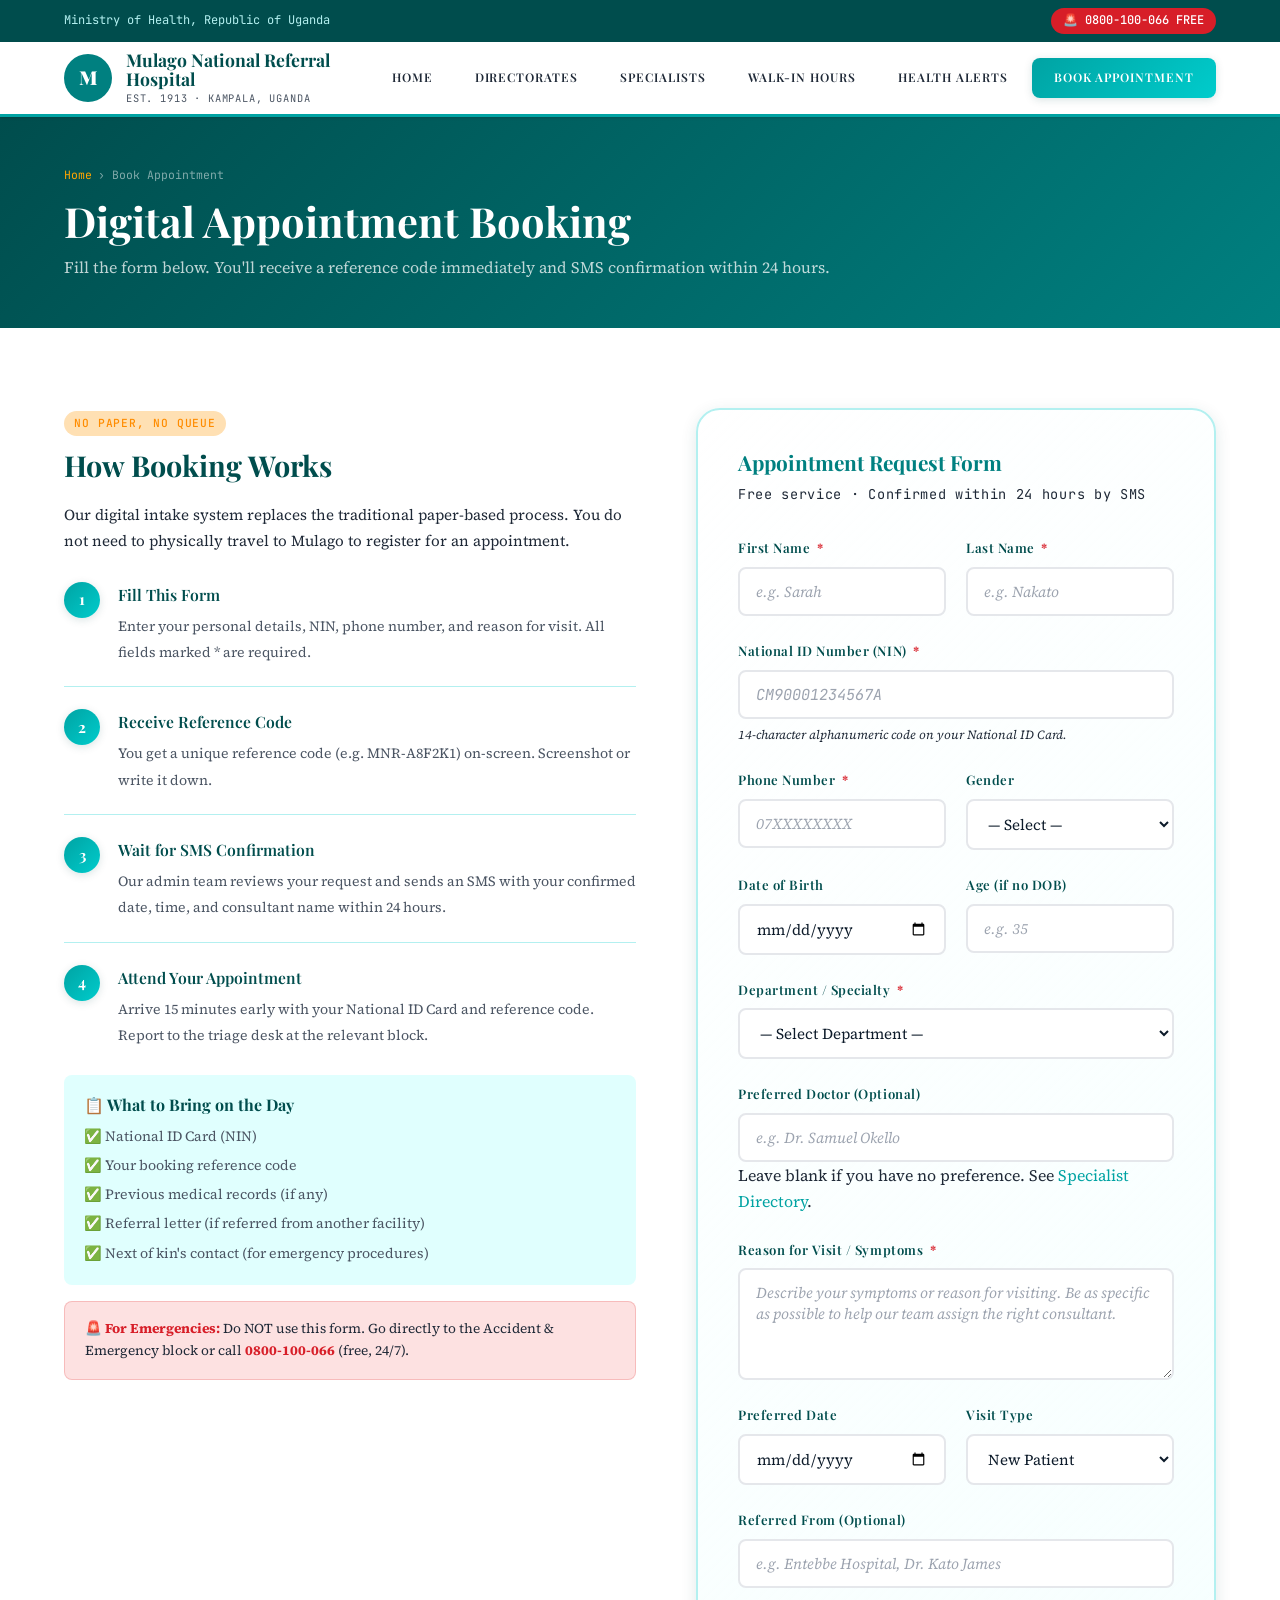
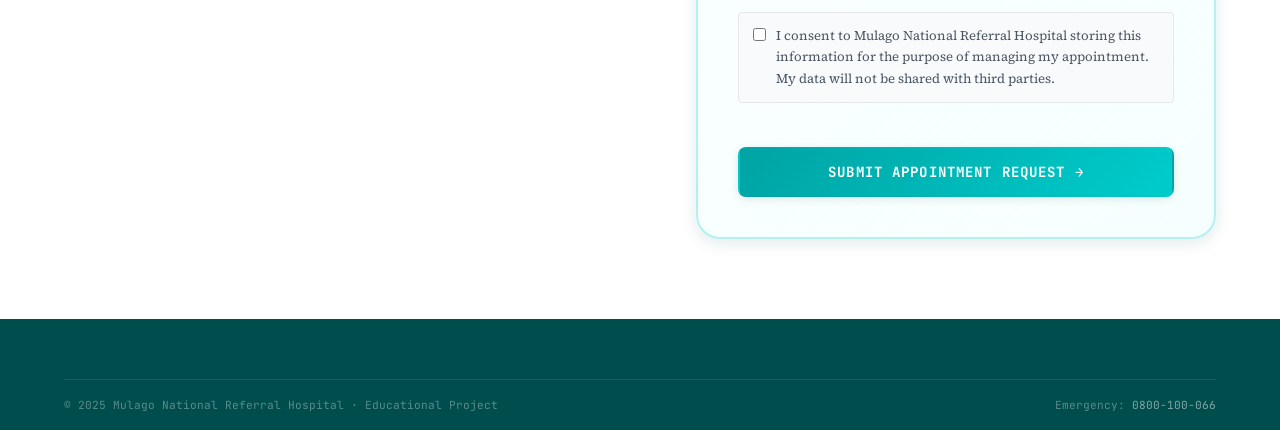
==== appointment_public.html @ 1423d21c "Initial commit: Mulago Hospital Management System v1.0 - Complete hospital appointment booking platf" ====
<!DOCTYPE html>
<html lang="en">
<head>
  <meta charset="UTF-8">
  <meta name="viewport" content="width=device-width, initial-scale=1.0">
  <title>Book an Appointment — Mulago National Referral Hospital</title>
  <link rel="stylesheet" href="css/style.css">
</head>
<body>

<div class="topbar">
  <div class="container">
    <span>Ministry of Health, Republic of Uganda</span>
    <a href="tel:0800100066" class="topbar-emergency">🚨 0800-100-066 FREE</a>
  </div>
</div>

<nav class="navbar">
  <div class="container">
    <div class="navbar-brand">
      <div class="navbar-logo">M</div>
      <div class="navbar-name">
        <strong style="font-size:1.1rem;display:block">Mulago National Referral Hospital</strong>
        <small>Est. 1913 · Kampala, Uganda</small>
      </div>
    </div>
    <ul class="nav-links" id="nav-links">
      <li><a href="index_public.html">Home</a></li>
      <li><a href="directorates_public.html">Directorates</a></li>
      <li><a href="specialists_public.html">Specialists</a></li>
      <li><a href="walkin_public.html">Walk-In Hours</a></li>
      <li><a href="alerts_public.html">Health Alerts</a></li>
      <li><a href="appointment_public.html" class="nav-book-btn active">Book Appointment</a></li>
    </ul>
    <button class="hamburger" id="hamburger"><span></span><span></span><span></span></button>
  </div>
</nav>

<div class="page-hero">
  <div class="container">
    <div class="breadcrumb"><a href="index_public.html">Home</a> › Book Appointment</div>
    <h1>Digital Appointment Booking</h1>
    <p>Fill the form below. You'll receive a reference code immediately and SMS confirmation within 24 hours.</p>
  </div>
</div>

<section class="section-pad">
  <div class="container">
    <div style="display:grid;grid-template-columns:1fr 520px;gap:60px;align-items:start" class="appt-grid">
      <div class="appt-info">
        <span class="badge badge--amber">No paper, No queue</span>
        <h2 style="margin-top:12px">How Booking Works</h2>
        <p>Our digital intake system replaces the traditional paper-based process. You do not need to physically travel to Mulago to register for an appointment.</p>
        <ul class="appt-steps" style="margin-top:24px">
          <li>
            <div class="step-num">1</div>
            <div class="step-text">
              <strong>Fill This Form</strong>
              <span>Enter your personal details, NIN, phone number, and reason for visit. All fields marked * are required.</span>
            </div>
          </li>
          <li>
            <div class="step-num">2</div>
            <div class="step-text">
              <strong>Receive Reference Code</strong>
              <span>You get a unique reference code (e.g. MNR-A8F2K1) on-screen. Screenshot or write it down.</span>
            </div>
          </li>
          <li>
            <div class="step-num">3</div>
            <div class="step-text">
              <strong>Wait for SMS Confirmation</strong>
              <span>Our admin team reviews your request and sends an SMS with your confirmed date, time, and consultant name within 24 hours.</span>
            </div>
          </li>
          <li>
            <div class="step-num">4</div>
            <div class="step-text">
              <strong>Attend Your Appointment</strong>
              <span>Arrive 15 minutes early with your National ID Card and reference code. Report to the triage desk at the relevant block.</span>
            </div>
          </li>
        </ul>

        <div style="background:var(--teal-50);border:1px solid var(--teal-200);border-radius:var(--radius-md);padding:20px;margin-top:28px">
          <h4 style="font-size:1rem;margin-bottom:10px;color:var(--teal-900)">📋 What to Bring on the Day</h4>
          <ul style="list-style:none;font-size:.88rem;color:var(--neutral-600)">
            <li style="margin-bottom:6px">✅ National ID Card (NIN)</li>
            <li style="margin-bottom:6px">✅ Your booking reference code</li>
            <li style="margin-bottom:6px">✅ Previous medical records (if any)</li>
            <li style="margin-bottom:6px">✅ Referral letter (if referred from another facility)</li>
            <li>✅ Next of kin's contact (for emergency procedures)</li>
          </ul>
        </div>

        <div style="background:var(--red-100);border:1px solid rgba(220,38,38,.2);border-radius:var(--radius-md);padding:16px 20px;margin-top:16px;font-size:.85rem">
          <strong style="color:var(--red-600)">🚨 For Emergencies:</strong> Do NOT use this form. Go directly to the Accident &amp; Emergency block or call <a href="tel:0800100066" style="color:var(--red-600);font-weight:700">0800-100-066</a> (free, 24/7).
        </div>
      </div>

      <div class="appt-form-card" id="appt-form-wrap">
        <h3>Appointment Request Form</h3>
        <p class="subtitle">Free service · Confirmed within 24 hours by SMS</p>
        <form id="appt-form" novalidate>
          <div class="form-row">
            <div class="form-group">
              <label for="f-fname">First Name <span class="required">*</span></label>
              <input type="text" id="f-fname" name="first_name" class="form-control" placeholder="e.g. Sarah" required>
            </div>
            <div class="form-group">
              <label for="f-lname">Last Name <span class="required">*</span></label>
              <input type="text" id="f-lname" name="last_name" class="form-control" placeholder="e.g. Nakato" required>
            </div>
          </div>
          <div class="form-group">
            <label for="f-nin">National ID Number (NIN) <span class="required">*</span></label>
            <input type="text" id="f-nin" name="nin" class="form-control" placeholder="CM90001234567A" required maxlength="14" style="font-family:var(--font-mono)">
            <p class="form-hint">14-character alphanumeric code on your National ID Card.</p>
          </div>
          <div class="form-row">
            <div class="form-group">
              <label for="f-phone">Phone Number <span class="required">*</span></label>
              <input type="tel" id="f-phone" name="phone" class="form-control" placeholder="07XXXXXXXX" required>
            </div>
            <div class="form-group">
              <label for="f-gender">Gender</label>
              <select id="f-gender" name="gender" class="form-control">
                <option value="">— Select —</option>
                <option value="M">Male</option>
                <option value="F">Female</option>
              </select>
            </div>
          </div>
          <div class="form-row">
            <div class="form-group">
              <label for="f-dob">Date of Birth</label>
              <input type="date" id="f-dob" name="dob" class="form-control">
            </div>
            <div class="form-group">
              <label for="f-age">Age (if no DOB)</label>
              <input type="number" id="f-age" name="age" class="form-control" placeholder="e.g. 35" min="0" max="120">
            </div>
          </div>
          <div class="form-group">
            <label for="f-dept">Department / Specialty <span class="required">*</span></label>
            <select id="f-dept" name="department" class="form-control" required>
              <option value="">— Select Department —</option>
            </select>
          </div>
          <div class="form-group">
            <label for="f-doc">Preferred Doctor (Optional)</label>
            <input type="text" id="f-doc" name="preferred_doctor" class="form-control" placeholder="e.g. Dr. Samuel Okello">
            <p class=\"form-hint\">Leave blank if you have no preference. See <a href=\"specialists_public.html\">Specialist Directory</a>.</p>
          </div>
          <div class="form-group">
            <label for="f-reason">Reason for Visit / Symptoms <span class="required">*</span></label>
            <textarea id="f-reason" name="reason" class="form-control" rows="4" placeholder="Describe your symptoms or reason for visiting. Be as specific as possible to help our team assign the right consultant." required></textarea>
          </div>
          <div class="form-row">
            <div class="form-group">
              <label for="f-pref-date">Preferred Date</label>
              <input type="date" id="f-pref-date" name="preferred_date" class="form-control">
            </div>
            <div class="form-group">
              <label for="f-visit-type">Visit Type</label>
              <select id="f-visit-type" name="visit_type" class="form-control">
                <option value="new">New Patient</option>
                <option value="review">Follow-Up</option>
                <option value="emergency">Emergency</option>
              </select>
            </div>
          </div>
          <div class="form-group">
            <label for="f-referred">Referred From (Optional)</label>
            <input type="text" id="f-referred" name="referred_from" class="form-control" placeholder="e.g. Entebbe Hospital, Dr. Kato James">
          </div>
          <div style="background:var(--neutral-50);border:1px solid var(--neutral-200);border-radius:var(--radius-sm);padding:12px 14px;margin-bottom:16px;font-size:.8rem;color:var(--neutral-600)">
            <label style="display:flex;gap:10px;align-items:flex-start;cursor:pointer;font-size:.82rem;font-family:var(--font-body);text-transform:none;letter-spacing:0;color:var(--neutral-700);font-weight:400">
              <input type="checkbox" name="consent" required style="width:auto;margin-top:3px;accent-color:var(--teal-600)">
              I consent to Mulago National Referral Hospital storing this information for the purpose of managing my appointment. My data will not be shared with third parties.
            </label>
          </div>
          <button type="submit" class="btn btn--primary form-submit">Submit Appointment Request →</button>
        </form>
        <div class="form-success" id="appt-success">
          <div class="check">✓</div>
          <h4>Request Submitted Successfully!</h4>
          <p>Your appointment request has been received by Mulago Hospital. An SMS with your confirmed date and consultant will be sent to your phone within 24 hours.</p>
          <p style="margin-top:12px;font-weight:600">Your Reference Code:</p>
          <div class="ref-code" id="ref-number">MNR-XXXXXX</div>
          <p style="margin-top:16px;font-size:.8rem;color:#9ca3af">Screenshot this code. Bring your NIN + this code on the day of your appointment.</p>
          <a href="index_public.html" class="btn btn--outline" style="margin-top:20px">← Back to Home</a>
        </div>
      </div>
    </div>
  </div>
</section>

<footer>
  <div class="container">
    <div class="footer-bottom" style="border-top:1px solid rgba(255,255,255,.1);padding:16px 0">
      <span>© 2025 Mulago National Referral Hospital · Educational Project</span>
      <span>Emergency: <a href="tel:0800100066" style="color:rgba(255,255,255,.5)">0800-100-066</a></span>
    </div>
  </div>
</footer>

<button id="scrollTop">↑</button>
<script src="js/main.js"></script>
</body>
</html>
---- css/style.css ----
/* ============================================================
   MULAGO NATIONAL REFERRAL HOSPITAL — STYLESHEET
   Aesthetic: Clean Government-Medical. Deep teal authority,
   warm amber accents, generous white space, editorial grid.
   Fonts: Playfair Display (headings) + Source Serif 4 (body)
   ============================================================ */

@import url('https://fonts.googleapis.com/css2?family=Playfair+Display:wght@400;600;700;900&family=Source+Serif+4:ital,wght@0,300;0,400;0,600;1,400&family=JetBrains+Mono:wght@400;500&display=swap');

/* ─── CSS VARIABLES ───────────────────────────────────────── */
:root {
  --teal-900: #004d4d;
  --teal-800: #006666;
  --teal-700: #008080;
  --teal-600: #00a3a3;
  --teal-500: #00cccc;
  --teal-400: #33e0e0;
  --teal-100: #b3f0f0;
  --teal-50:  #e0fffe;

  --amber-600: #ff8c00;
  --amber-500: #ff9f00;
  --amber-400: #ffa500;
  --amber-100: #ffe0b3;

  --red-600: #d71e28;
  --red-500: #ef4444;
  --red-100: #fde1e1;

  --neutral-900: #0d1b2a;
  --neutral-800: #1f2937;
  --neutral-600: #4b5563;
  --neutral-400: #9ca3af;
  --neutral-200: #e5e7eb;
  --neutral-100: #f3f4f6;
  --neutral-50:  #f9fafb;
  --white: #ffffff;

  --font-display: 'Playfair Display', Georgia, serif;
  --font-body: 'Source Serif 4', Georgia, serif;
  --font-mono: 'JetBrains Mono', monospace;

  --shadow-sm: 0 1px 3px rgba(0,0,0,.08), 0 1px 2px rgba(0,0,0,.06);
  --shadow-md: 0 4px 12px rgba(0,0,0,.10), 0 2px 4px rgba(0,0,0,.06);
  --shadow-lg: 0 10px 30px rgba(0,0,0,.12), 0 4px 8px rgba(0,0,0,.08);
  --shadow-xl: 0 20px 60px rgba(0,0,0,.15);

  --radius-sm: 4px;
  --radius-md: 8px;
  --radius-lg: 16px;
  --radius-xl: 24px;

  --transition: 0.25s cubic-bezier(0.4, 0, 0.2, 1);
}

/* ─── RESET & BASE ────────────────────────────────────────── */
*, *::before, *::after { box-sizing: border-box; margin: 0; padding: 0; }

html { scroll-behavior: smooth; font-size: 16px; }

body {
  font-family: var(--font-body);
  font-weight: 400;
  color: var(--neutral-800);
  background: var(--white);
  line-height: 1.65;
  -webkit-font-smoothing: antialiased;
}

a { color: var(--teal-600); text-decoration: none; transition: color var(--transition); }
a:hover { color: var(--teal-400); }

img { max-width: 100%; display: block; }

h1, h2, h3, h4, h5 {
  font-family: var(--font-display);
  font-weight: 700;
  line-height: 1.2;
  color: var(--teal-900);
}

/* ─── UTILITY ─────────────────────────────────────────────── */
.container { max-width: 1200px; margin: 0 auto; padding: 0 24px; }
.section-pad { padding: 80px 0; }
.section-pad-sm { padding: 48px 0; }

.badge {
  display: inline-block;
  font-family: var(--font-mono);
  font-size: 0.7rem;
  font-weight: 500;
  letter-spacing: 0.08em;
  text-transform: uppercase;
  padding: 3px 10px;
  border-radius: 99px;
  background: var(--teal-100);
  color: var(--teal-700);
}
.badge--red   { background: var(--red-100);   color: var(--red-600);   }
.badge--amber { background: var(--amber-100); color: var(--amber-600); }

.btn {
  display: inline-flex; align-items: center; gap: 8px;
  font-family: var(--font-mono);
  font-size: 0.82rem;
  font-weight: 600;
  letter-spacing: 0.08em;
  text-transform: uppercase;
  padding: 12px 28px;
  border-radius: var(--radius-md);
  border: 2px solid transparent;
  cursor: pointer;
  transition: all var(--transition);
  white-space: nowrap;
  box-shadow: 0 2px 8px rgba(0, 77, 77, 0.12);
}
.btn--primary {
  background: linear-gradient(135deg, var(--teal-600), var(--teal-500));
  color: var(--white);
  border-color: transparent;
}
.btn--primary:hover {
  background: linear-gradient(135deg, var(--teal-500), var(--teal-400));
  color: var(--white);
  transform: translateY(-2px);
  box-shadow: 0 8px 20px rgba(0, 77, 77, 0.25);
}
.btn--outline {
  background: transparent;
  color: var(--teal-600);
  border-color: var(--teal-600);
}
.btn--outline:hover {
  background: var(--teal-50);
  color: var(--teal-500);
  border-color: var(--teal-500);
  transform: translateY(-1px);
}
.btn--danger {
  background: var(--red-600); color: var(--white); border-color: var(--red-600);
}
.btn--amber {
  background: linear-gradient(135deg, var(--amber-500), var(--amber-400));
  color: var(--neutral-900);
  border-color: transparent;
  font-weight: 700;
}
.btn--amber:hover {
  background: linear-gradient(135deg, var(--amber-400), #ff9500);
  transform: translateY(-2px);
  box-shadow: 0 8px 20px rgba(255, 159, 0, 0.3);
}

/* ─── ALERT BANNER ────────────────────────────────────────── */
#alert-banner {
  background: var(--amber-500);
  color: var(--neutral-900);
  font-family: var(--font-mono);
  font-size: 0.78rem;
  font-weight: 500;
  letter-spacing: 0.05em;
  padding: 12px 24px;
  display: flex;
  align-items: center;
  justify-content: space-between;
  gap: 20px;
  text-align: left;
  flex-wrap: wrap;
}
#alert-banner .alert-close {
  margin-left: auto;
  flex-shrink: 0;
  background: rgba(0,0,0,0.1);
  border: 1px solid rgba(0,0,0,0.2);
  border-radius: 4px;
  cursor: pointer;
  font-size: 1.2rem;
  color: var(--neutral-900);
  opacity: 0.7;
  padding: 4px 8px;
  display: flex;
  align-items: center;
  justify-content: center;
  min-width: 32px;
  min-height: 32px;
  transition: all 0.2s ease;
}
#alert-banner .alert-close:hover { 
  opacity: 1;
  background: rgba(0,0,0,0.2);
}

/* ─── TOP BAR ─────────────────────────────────────────────── */
.topbar {
  background: var(--teal-900);
  color: var(--teal-100);
  font-family: var(--font-mono);
  font-size: 0.75rem;
  padding: 8px 0;
}
.topbar .container {
  display: flex;
  justify-content: space-between;
  align-items: center;
  gap: 12px;
  flex-wrap: wrap;
}
.topbar a { color: var(--teal-100); }
.topbar a:hover { color: var(--amber-400); }
.topbar-emergency {
  display: flex; align-items: center; gap: 6px;
  background: var(--red-600);
  color: var(--white) !important;
  padding: 3px 12px;
  border-radius: 99px;
  font-weight: 500;
}

/* ─── NAVBAR ──────────────────────────────────────────────── */
.navbar {
  background: var(--white);
  border-bottom: 3px solid var(--teal-600);
  position: sticky;
  top: 0;
  z-index: 900;
  box-shadow: var(--shadow-sm);
}
.navbar .container {
  display: flex;
  align-items: center;
  justify-content: space-between;
  height: 72px;
  gap: 24px;
}
.navbar-brand {
  display: flex;
  align-items: center;
  gap: 14px;
}
.navbar-logo {
  width: 48px; height: 48px;
  background: var(--teal-700);
  border-radius: 50%;
  display: flex; align-items: center; justify-content: center;
  color: white;
  font-family: var(--font-display);
  font-size: 1.2rem;
  font-weight: 900;
  flex-shrink: 0;
}
.navbar-name { line-height: 1.1; }
.navbar-name strong {
  display: block;
  font-family: var(--font-display);
  font-size: 1rem;
  font-weight: 700;
  color: var(--teal-900);
}
.navbar-name small {
  font-family: var(--font-mono);
  font-size: 0.65rem;
  color: var(--neutral-600);
  letter-spacing: 0.08em;
  text-transform: uppercase;
}
.nav-links {
  display: flex;
  align-items: stretch;
  gap: 6px;
  list-style: none;
  flex: 1;
  justify-content: flex-start;
}
.nav-links li {
  display: flex;
  align-items: center;
}
.nav-links a {
  font-family: var(--font-display);
  font-size: 0.75rem;
  font-weight: 600;
  letter-spacing: 0.08em;
  text-transform: uppercase;
  color: var(--neutral-700);
  padding: 10px 16px;
  border-radius: var(--radius-md);
  transition: all var(--transition);
  display: flex;
  align-items: center;
  justify-content: center;
  white-space: nowrap;
  min-height: 40px;
  border: 2px solid transparent;
}
.nav-links a:hover {
  background: var(--teal-50);
  color: var(--teal-700);
  border-bottom: 2px solid var(--teal-600);
}
.nav-links a.active {
  background: var(--teal-50);
  color: var(--teal-700);
  border-bottom: 2px solid var(--teal-700);
}
.nav-book-btn {
  background: linear-gradient(135deg, var(--teal-600), var(--teal-500)) !important;
  color: var(--white) !important;
  border: none !important;
  font-weight: 700;
  margin-left: auto;
  box-shadow: 0 2px 8px rgba(0, 77, 77, 0.15) !important;
  padding: 10px 22px !important;
}
.nav-book-btn:hover {
  background: linear-gradient(135deg, var(--teal-500), var(--teal-400)) !important;
  transform: translateY(-1px);
  box-shadow: 0 4px 12px rgba(0, 77, 77, 0.25) !important;
}
.hamburger {
  display: none;
  flex-direction: column; gap: 5px;
  background: none; border: none; cursor: pointer; padding: 6px;
}
.hamburger span {
  display: block; width: 24px; height: 2px;
  background: var(--teal-900);
  border-radius: 2px;
  transition: all var(--transition);
}

/* ─── HERO ────────────────────────────────────────────────── */
.hero {
  background: linear-gradient(135deg, var(--teal-900) 0%, var(--teal-700) 60%, var(--teal-500) 100%);
  color: white;
  padding: 90px 0 80px;
  position: relative;
  overflow: hidden;
}
.hero::before {
  content: '';
  position: absolute; inset: 0;
  background-image:
    radial-gradient(circle at 80% 20%, rgba(27,184,184,.15) 0%, transparent 50%),
    radial-gradient(circle at 10% 80%, rgba(245,158,11,.08) 0%, transparent 40%);
  pointer-events: none;
}
.hero-grid {
  display: grid;
  grid-template-columns: 1fr 340px;
  gap: 48px;
  align-items: center;
}
.hero-kicker {
  font-family: var(--font-mono);
  font-size: 0.75rem;
  letter-spacing: 0.15em;
  text-transform: uppercase;
  color: var(--amber-400);
  margin-bottom: 16px;
  display: flex; align-items: center; gap: 8px;
}
.hero-kicker::before {
  content: '';
  display: block;
  width: 32px; height: 2px;
  background: var(--amber-400);
}
.hero h1 {
  font-size: clamp(2rem, 5vw, 3.4rem);
  color: white;
  margin-bottom: 20px;
  font-weight: 900;
}
.hero h1 em {
  font-style: normal;
  color: var(--teal-400);
}
.hero-desc {
  font-size: 1.05rem;
  color: rgba(255,255,255,0.85);
  max-width: 540px;
  margin-bottom: 36px;
  font-weight: 400;
  line-height: 1.8;
}
.hero-actions { display: flex; gap: 12px; flex-wrap: wrap; }
.hero-stats {
  display: grid;
  grid-template-columns: 1fr 1fr;
  gap: 12px;
  margin-top: 40px;
}
.hero-stat {
  background: rgba(255,255,255,0.08);
  border: 1px solid rgba(255,255,255,0.12);
  border-radius: var(--radius-md);
  padding: 16px;
  backdrop-filter: blur(8px);
}
.hero-stat .num {
  font-family: var(--font-display);
  font-size: 1.8rem;
  font-weight: 900;
  color: var(--amber-400);
  line-height: 1;
  margin-bottom: 4px;
}
.hero-stat .lbl {
  font-family: var(--font-mono);
  font-size: 0.68rem;
  letter-spacing: 0.08em;
  text-transform: uppercase;
  color: rgba(255,255,255,0.65);
}
.hero-card {
  background: rgba(255,255,255,0.08);
  border: 1px solid rgba(255,255,255,0.2);
  border-radius: var(--radius-lg);
  padding: 32px;
  backdrop-filter: blur(12px);
  box-shadow: inset 0 2px 8px rgba(0, 0, 0, 0.1);
}
.hero-card h3 {
  font-size: 0.8rem;
  font-family: var(--font-mono);
  letter-spacing: 0.1em;
  text-transform: uppercase;
  color: var(--amber-400);
  margin-bottom: 16px;
}
.contact-item {
  display: flex; align-items: flex-start; gap: 12px;
  padding: 12px 0;
  border-bottom: 1px solid rgba(255,255,255,0.08);
}
.contact-item:last-child { border-bottom: none; }
.contact-icon {
  width: 32px; height: 32px;
  background: rgba(255,255,255,0.1);
  border-radius: var(--radius-sm);
  display: flex; align-items: center; justify-content: center;
  flex-shrink: 0;
  font-size: 0.9rem;
}
.contact-item .lbl {
  font-family: var(--font-mono);
  font-size: 0.65rem;
  letter-spacing: 0.08em;
  text-transform: uppercase;
  color: rgba(255,255,255,0.5);
  margin-bottom: 2px;
}
.contact-item .val {
  font-family: var(--font-mono);
  font-size: 0.9rem;
  font-weight: 500;
  color: white;
}
.contact-item .val a { color: var(--amber-400); }

/* ─── QUICK ACCESS BAR ────────────────────────────────────── */
.quick-access {
  background: var(--teal-800);
  padding: 0;
}
.quick-access .container {
  display: grid;
  grid-template-columns: repeat(4, 1fr);
}
.qa-item {
  display: flex; align-items: center; gap: 14px;
  padding: 20px 24px;
  border-right: 1px solid rgba(255,255,255,0.1);
  cursor: pointer;
  transition: background var(--transition);
  text-decoration: none;
}
.qa-item:last-child { border-right: none; }
.qa-item:hover { background: rgba(255,255,255,0.06); }
.qa-icon {
  width: 40px; height: 40px;
  background: rgba(255,255,255,0.1);
  border-radius: var(--radius-sm);
  display: flex; align-items: center; justify-content: center;
  font-size: 1.2rem;
  flex-shrink: 0;
}
.qa-text .t { font-family: var(--font-mono); font-size: 0.72rem; letter-spacing: 0.08em; text-transform: uppercase; color: rgba(255,255,255,.5); margin-bottom: 2px; }
.qa-text .v { font-family: var(--font-display); font-size: 0.95rem; font-weight: 600; color: white; }

/* ─── SECTION HEADERS ─────────────────────────────────────── */
.section-header { margin-bottom: 48px; }
.section-header .eyebrow {
  font-family: var(--font-mono);
  font-size: 0.72rem;
  letter-spacing: 0.15em;
  text-transform: uppercase;
  color: var(--teal-600);
  margin-bottom: 10px;
  display: flex; align-items: center; gap: 8px;
}
.section-header .eyebrow::after {
  content: '';
  display: block; width: 24px; height: 2px;
  background: var(--teal-600);
}
.section-header h2 {
  font-size: clamp(1.6rem, 3vw, 2.4rem);
  font-weight: 700;
  margin-bottom: 12px;
}
.section-header p {
  color: var(--neutral-600);
  font-size: 1rem;
  max-width: 560px;
}

/* ─── DIRECTORATES ────────────────────────────────────────── */
.directorates-grid {
  display: grid;
  grid-template-columns: repeat(auto-fill, minmax(280px, 1fr));
  gap: 20px;
}
.directorate-card {
  background: var(--white);
  border: 1px solid var(--neutral-200);
  border-radius: var(--radius-lg);
  padding: 28px;
  transition: all var(--transition);
  position: relative;
  overflow: hidden;
}
.directorate-card::before {
  content: '';
  position: absolute; top: 0; left: 0; right: 0;
  height: 3px;
  background: var(--teal-500);
  transform: scaleX(0);
  transition: transform var(--transition);
}
.directorate-card:hover {
  border-color: var(--teal-300);
  box-shadow: var(--shadow-lg);
  transform: translateY(-3px);
}
.directorate-card:hover::before { transform: scaleX(1); }
.dir-icon {
  width: 52px; height: 52px;
  border-radius: var(--radius-md);
  background: var(--teal-50);
  display: flex; align-items: center; justify-content: center;
  font-size: 1.5rem;
  margin-bottom: 16px;
}
.directorate-card h3 {
  font-size: 1.05rem;
  margin-bottom: 8px;
}
.directorate-card p {
  font-size: 0.88rem;
  color: var(--neutral-600);
  line-height: 1.6;
  margin-bottom: 14px;
}
.dir-meta {
  display: flex; gap: 8px; flex-wrap: wrap;
  font-family: var(--font-mono);
  font-size: 0.7rem;
  color: var(--neutral-600);
}

/* ─── SPECIALIST DIRECTORY ────────────────────────────────── */
.directory-controls {
  display: flex;
  gap: 12px;
  margin-bottom: 24px;
  flex-wrap: wrap;
  align-items: center;
}
.search-box {
  flex: 1;
  min-width: 200px;
  position: relative;
}
.search-box input {
  width: 100%;
  padding: 10px 16px 10px 40px;
  border: 1px solid var(--neutral-200);
  border-radius: var(--radius-sm);
  font-family: var(--font-body);
  font-size: 0.9rem;
  background: var(--white);
  transition: border-color var(--transition);
}
.search-box input:focus {
  outline: none;
  border-color: var(--teal-500);
  box-shadow: 0 0 0 3px rgba(26,144,144,.12);
}
.search-box .search-icon {
  position: absolute; left: 12px; top: 50%; transform: translateY(-50%);
  color: var(--neutral-400); pointer-events: none; font-size: 0.9rem;
}
select.filter-select {
  padding: 10px 14px;
  border: 1px solid var(--neutral-200);
  border-radius: var(--radius-sm);
  font-family: var(--font-body);
  font-size: 0.88rem;
  background: var(--white);
  cursor: pointer;
  transition: border-color var(--transition);
  min-width: 160px;
}
select.filter-select:focus {
  outline: none;
  border-color: var(--teal-500);
}

.specialist-table-wrap {
  border: 1px solid var(--neutral-200);
  border-radius: var(--radius-lg);
  overflow: hidden;
  box-shadow: var(--shadow-sm);
}
.specialist-table {
  width: 100%;
  border-collapse: collapse;
  font-size: 0.88rem;
}
.specialist-table thead {
  background: var(--teal-800);
  color: white;
}
.specialist-table thead th {
  padding: 14px 18px;
  font-family: var(--font-mono);
  font-size: 0.72rem;
  letter-spacing: 0.1em;
  text-transform: uppercase;
  font-weight: 500;
  text-align: left;
  color: rgba(255,255,255,0.85);
}
.specialist-table tbody tr {
  border-bottom: 1px solid var(--neutral-200);
  transition: background var(--transition);
}
.specialist-table tbody tr:last-child { border-bottom: none; }
.specialist-table tbody tr:hover { background: var(--teal-50); }
.specialist-table td { padding: 14px 18px; vertical-align: middle; }
.doctor-name { font-family: var(--font-display); font-weight: 600; color: var(--teal-900); }
.doctor-qual {
  font-family: var(--font-mono); font-size: 0.7rem;
  color: var(--neutral-400); margin-top: 2px;
}
.avail-dot {
  display: inline-block;
  width: 8px; height: 8px;
  border-radius: 50%;
  margin-right: 6px;
}
.avail-dot.green { background: #22c55e; }
.avail-dot.yellow { background: #f59e0b; }
.avail-dot.red { background: #ef4444; }

.no-results {
  text-align: center;
  padding: 48px 24px;
  color: var(--neutral-400);
  font-style: italic;
}

/* ─── APPOINTMENT FORM ────────────────────────────────────── */
.appointment-section {
  background: linear-gradient(180deg, var(--teal-50) 0%, rgba(224, 255, 254, 0.2) 100%);
  border-top: 2px solid var(--teal-200);
  border-bottom: 2px solid var(--teal-200);
  padding: 80px 0 !important;
}
.appt-grid {
  display: grid;
  grid-template-columns: 1.1fr 1fr;
  gap: 64px;
  align-items: start;
}
.appt-info h2 { 
  margin-bottom: 20px; 
  font-size: 1.8rem;
  color: var(--teal-900);
}
.appt-info p { 
  color: var(--neutral-700); 
  margin-bottom: 28px;
  font-size: 0.95rem;
  line-height: 1.7;
}
.appt-steps { list-style: none; }
.appt-steps li {
  display: flex; align-items: flex-start; gap: 18px;
  margin-bottom: 22px;
  padding-bottom: 22px;
  border-bottom: 1px solid var(--teal-100);
}
.appt-steps li:last-child { border-bottom: none; padding-bottom: 0; margin-bottom: 0; }
.step-num {
  width: 36px; height: 36px;
  background: linear-gradient(135deg, var(--teal-600), var(--teal-500));
  color: white;
  border-radius: 50%;
  display: flex; align-items: center; justify-content: center;
  font-family: var(--font-display);
  font-size: 0.95rem;
  font-weight: 700;
  flex-shrink: 0;
  margin-top: 0;
  box-shadow: 0 2px 8px rgba(0, 77, 77, 0.15);
}
.step-text strong {
  display: block;
  font-family: var(--font-display);
  font-weight: 600;
  color: var(--teal-900);
  font-size: 0.98rem;
  margin-bottom: 4px;
}
.step-text span { font-size: 0.88rem; color: var(--neutral-600); line-height: 1.5; }

.appt-form-card {
  background: var(--white);
  border: 2px solid var(--teal-100);
  border-radius: var(--radius-xl);
  padding: 40px;
  box-shadow: 0 4px 16px rgba(0, 77, 77, 0.12);
  background: linear-gradient(135deg, var(--white) 0%, rgba(224, 255, 254, 0.3) 100%);
}
.appt-form-card h3 {
  margin-bottom: 8px;
  font-size: 1.3rem;
  font-family: var(--font-display);
  color: var(--teal-700);
  font-weight: 700;
}
.appt-form-card .subtitle {
  font-size: 0.85rem;
  color: var(--neutral-500);
  font-style: normal;
  margin-bottom: 32px;
  font-family: var(--font-mono);
  letter-spacing: 0.05em;
  text-transform: none;
}

.form-group { margin-bottom: 24px; }
.form-group label {
  display: block;
  font-family: var(--font-display);
  font-size: 0.82rem;
  font-weight: 600;
  letter-spacing: 0.04em;
  text-transform: none;
  color: var(--teal-900);
  margin-bottom: 8px;
}
.form-group label .required { color: var(--red-600); margin-left: 3px; font-weight: 700; }
.form-control {
  display: block; width: 100%;
  padding: 12px 16px;
  border: 2px solid var(--neutral-200);
  border-radius: var(--radius-md);
  font-family: var(--font-body);
  font-size: 0.95rem;
  color: var(--neutral-900);
  background: var(--white);
  transition: all var(--transition);
}
.form-control:hover {
  border-color: var(--teal-300);
}
.form-control:focus {
  outline: none;
  border-color: var(--teal-500);
  box-shadow: 0 0 0 4px rgba(0, 77, 77, 0.1);
  background: rgba(224, 255, 254, 0.3);
}
.form-control::placeholder { color: var(--neutral-400); font-style: italic; }
textarea.form-control { resize: vertical; min-height: 100px; font-family: var(--font-body); }

.form-row { display: grid; grid-template-columns: 1fr 1fr; gap: 20px; }
.form-hint { font-size: 0.78rem; color: var(--neutral-500); margin-top: 6px; font-style: italic; font-family: var(--font-body); }
.form-submit {
  width: 100%;
  margin-top: 28px;
  justify-content: center;
  padding: 14px 28px;
  font-size: 0.88rem;
  font-weight: 700;
  letter-spacing: 0.08em;
  transition: all var(--transition);
}

.form-success {
  display: none;
  text-align: center;
  padding: 32px 16px;
}
.form-success .check {
  width: 68px; height: 68px;
  background: linear-gradient(135deg, #10b981, #06b6d4);
  color: white;
  border-radius: 50%;
  display: flex; align-items: center; justify-content: center;
  font-size: 1.8rem;
  margin: 0 auto 20px;
  box-shadow: 0 4px 12px rgba(16, 185, 129, 0.3);
}
.form-success h4 { color: var(--teal-900); margin-bottom: 12px; font-size: 1.1rem; }
.form-success p { font-size: 0.9rem; color: var(--neutral-700); }
.ref-code {
  font-family: var(--font-mono);
  background: var(--white);
  border: 2px solid var(--teal-500);
  padding: 12px 20px;
  border-radius: var(--radius-md);
  color: var(--teal-700);
  font-size: 1rem;
  font-weight: 700;
  margin-top: 16px;
  display: inline-block;
  letter-spacing: 0.05em;
  box-shadow: 0 2px 8px rgba(0, 77, 77, 0.1);
}

/* ─── HEALTH ALERTS ───────────────────────────────────────── */
.alerts-section { background: var(--neutral-50); }
.alerts-grid {
  display: grid;
  grid-template-columns: repeat(auto-fill, minmax(320px, 1fr));
  gap: 20px;
}
.alert-card {
  background: var(--white);
  border-radius: var(--radius-lg);
  border: 1px solid var(--neutral-200);
  overflow: hidden;
  transition: all var(--transition);
}
.alert-card:hover {
  transform: translateY(-2px);
  box-shadow: var(--shadow-md);
}
.alert-card-header {
  padding: 16px 20px;
  border-bottom: 1px solid var(--neutral-100);
  display: flex; align-items: center; gap: 10px;
}
.alert-card-header .alert-type-icon {
  width: 36px; height: 36px;
  border-radius: var(--radius-sm);
  display: flex; align-items: center; justify-content: center;
  font-size: 1.1rem;
}
.alert-urgent   .alert-type-icon { background: var(--red-100);   }
.alert-info     .alert-type-icon { background: var(--teal-100);  }
.alert-campaign .alert-type-icon { background: var(--amber-100); }
.alert-card-body { padding: 16px 20px; }
.alert-card-body h4 { font-size: 0.95rem; margin-bottom: 6px; }
.alert-card-body p { font-size: 0.83rem; color: var(--neutral-600); line-height: 1.6; }
.alert-card-footer {
  padding: 12px 20px;
  background: var(--neutral-50);
  font-family: var(--font-mono);
  font-size: 0.7rem;
  color: var(--neutral-400);
  display: flex; justify-content: space-between; align-items: center;
}

/* ─── WALK-IN HOURS ───────────────────────────────────────── */
.walkin-grid {
  display: grid;
  grid-template-columns: repeat(auto-fill, minmax(240px, 1fr));
  gap: 16px;
}
.walkin-card {
  background: var(--white);
  border: 1px solid var(--neutral-200);
  border-radius: var(--radius-lg);
  padding: 22px;
  transition: all var(--transition);
}
.walkin-card:hover {
  border-color: var(--teal-400);
  box-shadow: var(--shadow-md);
}
.walkin-card .dept {
  font-family: var(--font-display);
  font-weight: 600;
  font-size: 1rem;
  color: var(--teal-900);
  margin-bottom: 4px;
}
.walkin-card .hours {
  font-family: var(--font-mono);
  font-size: 0.78rem;
  color: var(--teal-700);
  font-weight: 500;
  margin-bottom: 8px;
}
.walkin-card .days {
  font-size: 0.82rem;
  color: var(--neutral-500);
}
.walkin-status {
  margin-top: 10px;
  font-family: var(--font-mono);
  font-size: 0.68rem;
  text-transform: uppercase;
  letter-spacing: 0.08em;
}
.status-open  { color: #16a34a; }
.status-closed{ color: var(--red-500); }

/* ─── FOOTER ──────────────────────────────────────────────── */
footer {
  background: var(--teal-900);
  color: rgba(255,255,255,0.75);
  padding: 60px 0 0;
}
.footer-grid {
  display: grid;
  grid-template-columns: 2fr 1fr 1fr 1fr;
  gap: 40px;
  padding-bottom: 40px;
  border-bottom: 1px solid rgba(255,255,255,0.1);
}
.footer-brand .navbar-logo {
  background: rgba(255,255,255,0.1);
  margin-bottom: 14px;
}
.footer-brand strong {
  display: block;
  font-family: var(--font-display);
  font-size: 1.05rem;
  color: white;
  margin-bottom: 8px;
}
.footer-brand p { font-size: 0.85rem; line-height: 1.7; }
.footer-col h4 {
  font-family: var(--font-mono);
  font-size: 0.72rem;
  letter-spacing: 0.12em;
  text-transform: uppercase;
  color: var(--amber-400);
  margin-bottom: 16px;
}
.footer-col ul { list-style: none; }
.footer-col ul li { margin-bottom: 8px; }
.footer-col ul a {
  font-size: 0.86rem;
  color: rgba(255,255,255,0.65);
  transition: color var(--transition);
}
.footer-col ul a:hover { color: white; }
.footer-bottom {
  padding: 16px 0;
  display: flex;
  justify-content: space-between;
  align-items: center;
  font-family: var(--font-mono);
  font-size: 0.7rem;
  color: rgba(255,255,255,0.35);
  flex-wrap: wrap;
  gap: 8px;
}
.footer-bottom a { color: rgba(255,255,255,0.45); }

/* ─── SCROLL TO TOP ───────────────────────────────────────── */
#scrollTop {
  position: fixed; bottom: 28px; right: 28px;
  width: 44px; height: 44px;
  background: var(--teal-700);
  color: white; border: none;
  border-radius: var(--radius-sm);
  cursor: pointer;
  font-size: 1rem;
  opacity: 0; pointer-events: none;
  transition: all var(--transition);
  box-shadow: var(--shadow-md);
  z-index: 800;
  display: flex; align-items: center; justify-content: center;
}
#scrollTop.visible { opacity: 1; pointer-events: auto; }
#scrollTop:hover { background: var(--teal-600); transform: translateY(-2px); }

/* ─── TOAST NOTIFICATION ──────────────────────────────────── */
.toast-container {
  position: fixed; top: 90px; right: 24px;
  z-index: 9999;
  display: flex; flex-direction: column; gap: 8px;
}
.toast {
  background: var(--teal-800);
  color: white;
  padding: 12px 18px;
  border-radius: var(--radius-sm);
  font-family: var(--font-mono);
  font-size: 0.8rem;
  box-shadow: var(--shadow-lg);
  animation: slideIn .3s ease forwards;
  display: flex; align-items: center; gap: 10px;
}
.toast.toast-error { background: var(--red-600); }
@keyframes slideIn {
  from { transform: translateX(100%); opacity: 0; }
  to   { transform: translateX(0); opacity: 1; }
}

/* ─── PAGE HERO (inner pages) ─────────────────────────────── */
.page-hero {
  background: linear-gradient(135deg, var(--teal-900), var(--teal-700));
  color: white;
  padding: 48px 0;
}
.page-hero h1 { color: white; font-size: clamp(1.6rem, 4vw, 2.6rem); margin-bottom: 8px; }
.page-hero p { color: rgba(255,255,255,0.75); font-size: 1rem; }
.breadcrumb {
  font-family: var(--font-mono);
  font-size: 0.72rem;
  color: rgba(255,255,255,0.5);
  margin-bottom: 12px;
  display: flex; align-items: center; gap: 6px;
}
.breadcrumb a { color: var(--amber-400); }

/* ─── RESPONSIVE ──────────────────────────────────────────── */
@media (max-width: 1024px) {
  .hero-grid { grid-template-columns: 1fr; }
  .hero-card { display: none; }
  .appt-grid { grid-template-columns: 1fr; gap: 48px; }
  .footer-grid { grid-template-columns: 1fr 1fr; }
  .quick-access .container { grid-template-columns: repeat(2, 1fr); }
  .nav-links { flex-wrap: wrap; gap: 8px; }
  .nav-book-btn { margin-left: 0; }
}

@media (max-width: 768px) {
  .nav-links { display: none; position: absolute; top: 80px; left: 0; right: 0; background: var(--white); padding: 12px; flex-direction: column; box-shadow: var(--shadow-lg); border-top: 2px solid var(--teal-200); gap: 4px; }
  .nav-links.open { display: flex; }
  .nav-links a { border-bottom: none; padding: 12px 16px; width: 100%; text-align: left; font-size: 0.82rem; }
  .nav-book-btn { width: 100% !important; }
  .hamburger { display: flex; }
  .topbar .container { justify-content: center; flex-direction: column; }
  .footer-grid { grid-template-columns: 1fr; gap: 28px; }
  .hero-stats { grid-template-columns: 1fr 1fr; }
  .form-row { grid-template-columns: 1fr; }
  .section-pad { padding: 56px 0; }
  .quick-access .container { grid-template-columns: 1fr 1fr; }
  .appointment-section { padding: 56px 0 !important; }
  .appt-grid { gap: 40px; }
}

@media (max-width: 480px) {
  .container { padding: 0 16px; }
  .navbar { padding: 12px 0; }
  .hero { padding: 44px 0 40px; }
  .hero h1 { font-size: 1.8rem; }
  .hero-desc { font-size: 0.95rem; }
  .topbar .brand-text { font-size: 1rem; }
  .nav-links a { font-size: 0.7rem; padding: 10px 12px; font-weight: 600; }
  .nav-book-btn { padding: 10px 12px !important; font-size: 0.7rem !important; }
  .quick-access .container { grid-template-columns: 1fr; gap: 16px; }
  .quick-access .card { padding: 20px; }
  .hero-stats { grid-template-columns: 1fr; gap: 16px; }
  .stat-item { padding: 16px; }
  .stat-value { font-size: 1.6rem; }
  .appt-form-card { padding: 24px 16px; }
  .appt-form-card h3 { font-size: 1.1rem; }
  .form-group { margin-bottom: 16px; }
  .form-control { font-size: 0.9rem; padding: 10px 12px; }
  .appt-steps { padding: 16px 0; }
  .step-num { width: 32px; height: 32px; font-size: 14px; }
  .step-text { font-size: 0.85rem; }
  .btn { font-size: 0.85rem; padding: 10px 16px; }
  .footer-grid { grid-template-columns: 1fr; gap: 24px; }
  .footer-col h4 { font-size: 0.65rem; margin-bottom: 12px; }
  .appt-info h2 { font-size: 1.2rem; }
  .appointment-section { padding: 40px 0 !important; }
}

/* ─── ANIMATIONS ──────────────────────────────────────────── */
@keyframes fadeUp {
  from { opacity: 0; transform: translateY(20px); }
  to   { opacity: 1; transform: translateY(0); }
}
.fade-up { animation: fadeUp 0.6s ease forwards; }
.delay-1 { animation-delay: 0.1s; }
.delay-2 { animation-delay: 0.2s; }
.delay-3 { animation-delay: 0.3s; }
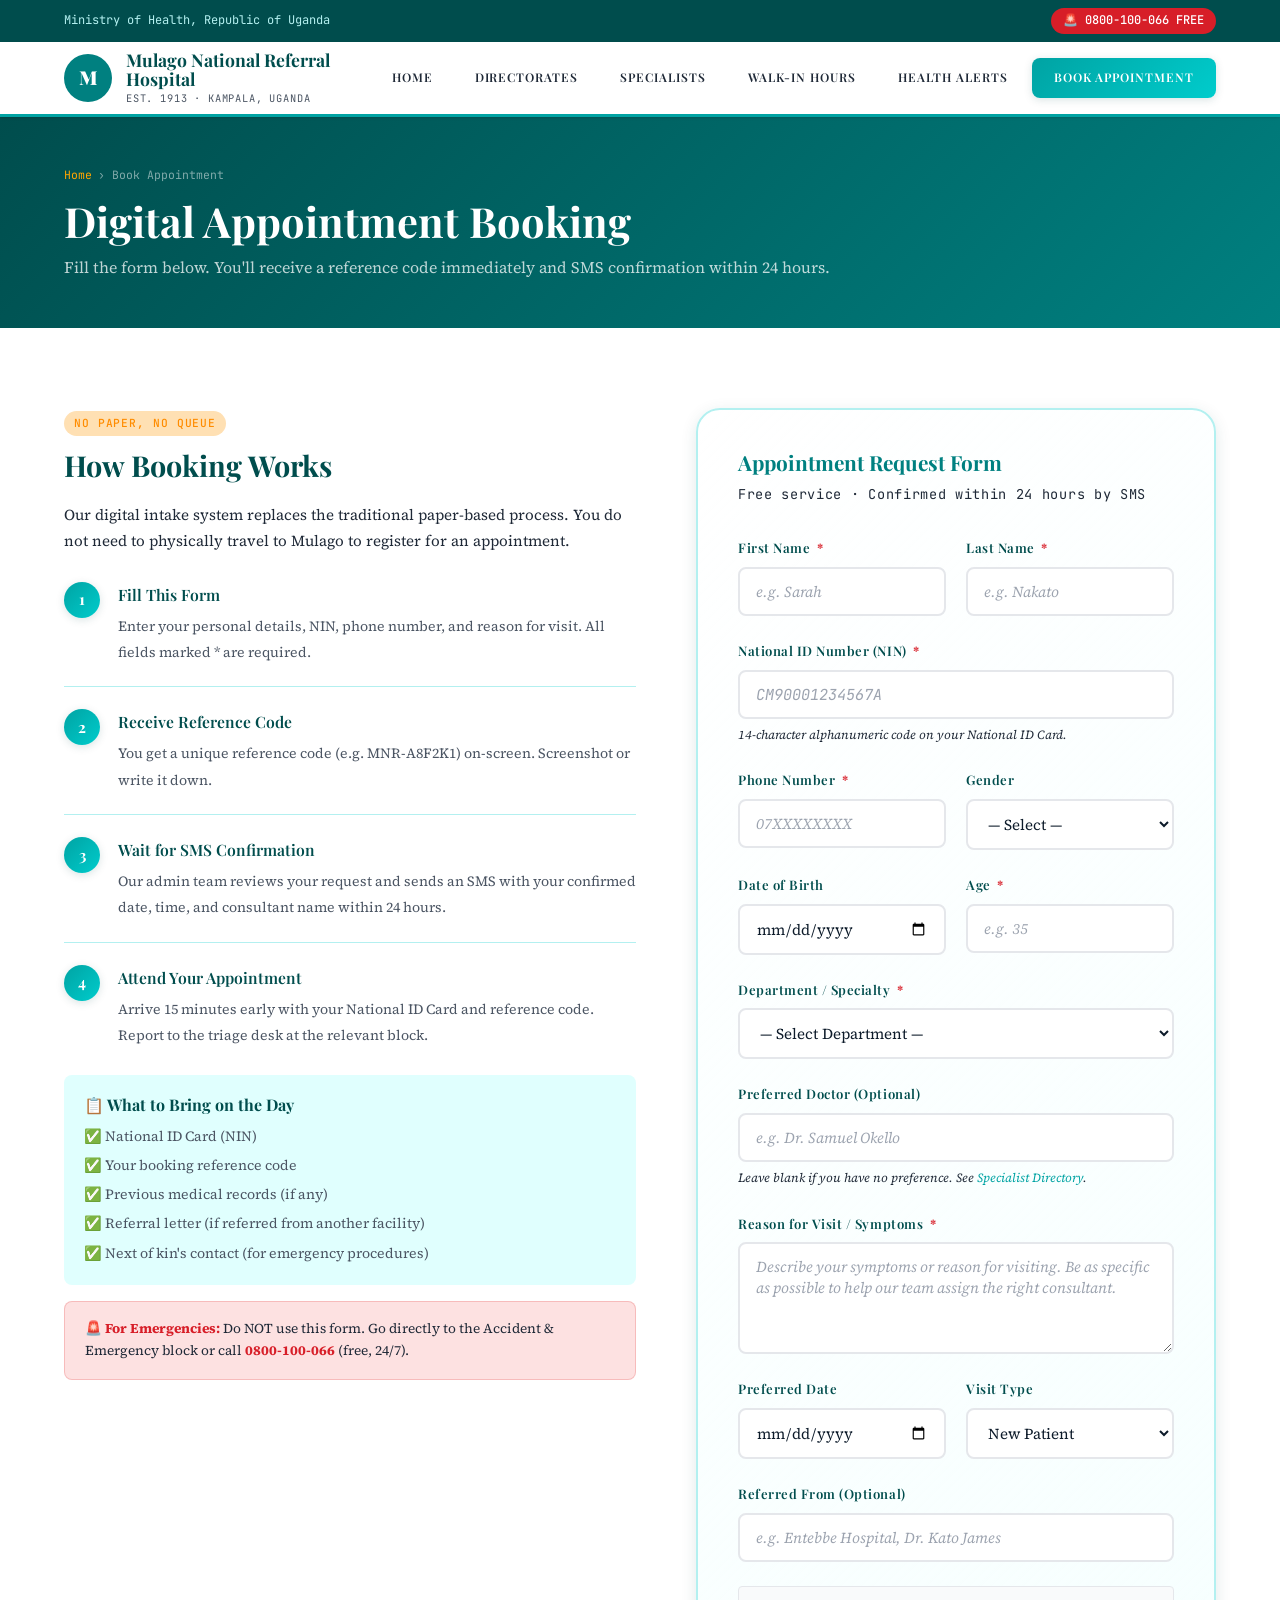
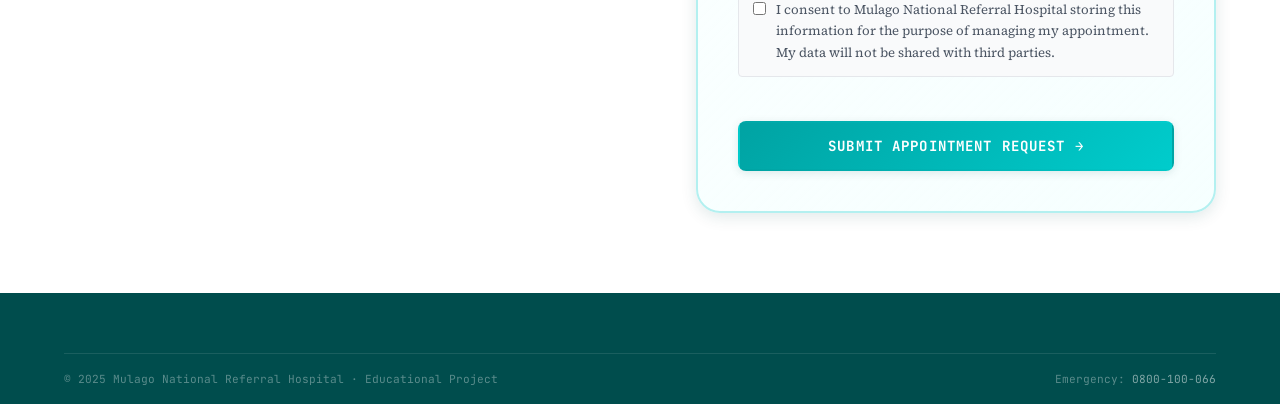
==== commit 2f8cf427: "Fix appointment form: specialist link and required age field - Fixed escaped quotes in specialist di" ====
--- a/appointment_public.html
+++ b/appointment_public.html
@@ -137,8 +137,8 @@
               <input type="date" id="f-dob" name="dob" class="form-control">
             </div>
             <div class="form-group">
-              <label for="f-age">Age (if no DOB)</label>
-              <input type="number" id="f-age" name="age" class="form-control" placeholder="e.g. 35" min="0" max="120">
+              <label for="f-age">Age <span class="required">*</span></label>
+              <input type="number" id="f-age" name="age" class="form-control" placeholder="e.g. 35" min="0" max="120" required>
             </div>
           </div>
           <div class="form-group">
@@ -150,7 +150,7 @@
           <div class="form-group">
             <label for="f-doc">Preferred Doctor (Optional)</label>
             <input type="text" id="f-doc" name="preferred_doctor" class="form-control" placeholder="e.g. Dr. Samuel Okello">
-            <p class=\"form-hint\">Leave blank if you have no preference. See <a href=\"specialists_public.html\">Specialist Directory</a>.</p>
+            <p class="form-hint">Leave blank if you have no preference. See <a href="specialists_public.html">Specialist Directory</a>.</p>
           </div>
           <div class="form-group">
             <label for="f-reason">Reason for Visit / Symptoms <span class="required">*</span></label>
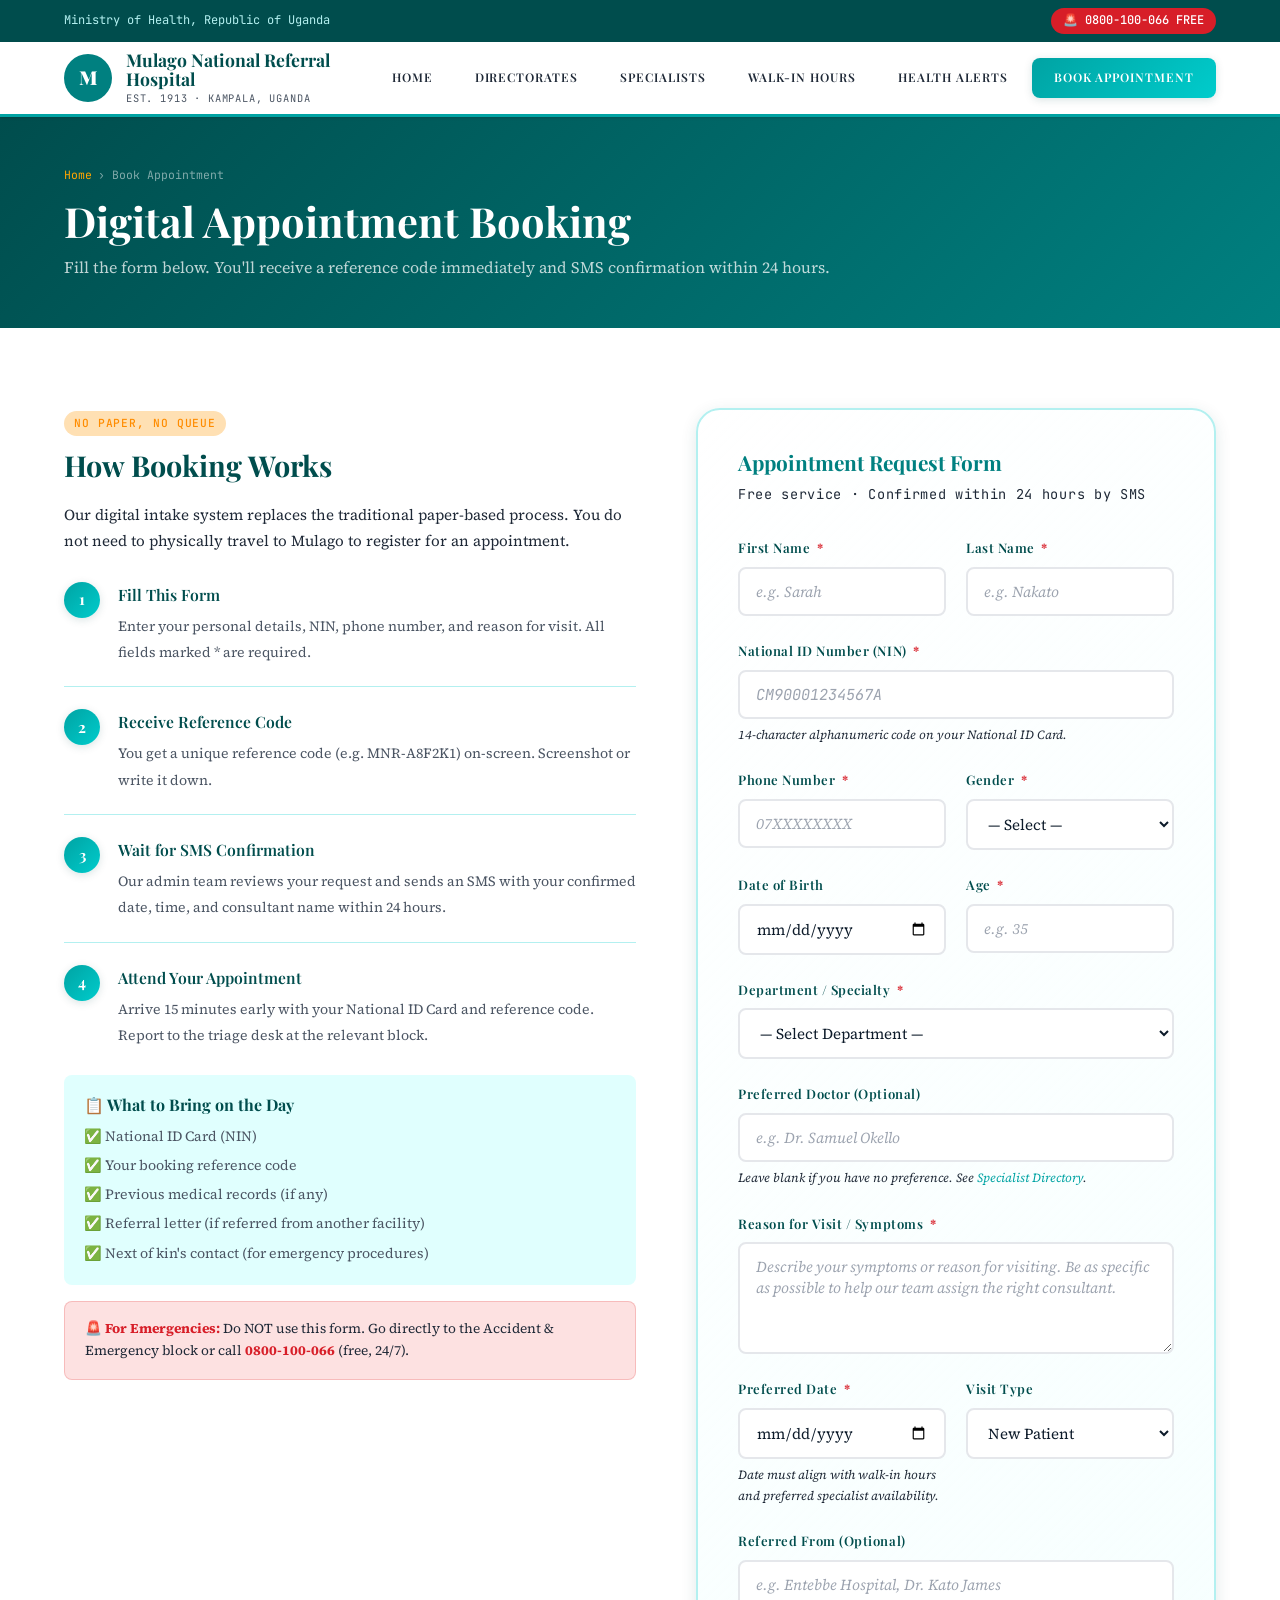
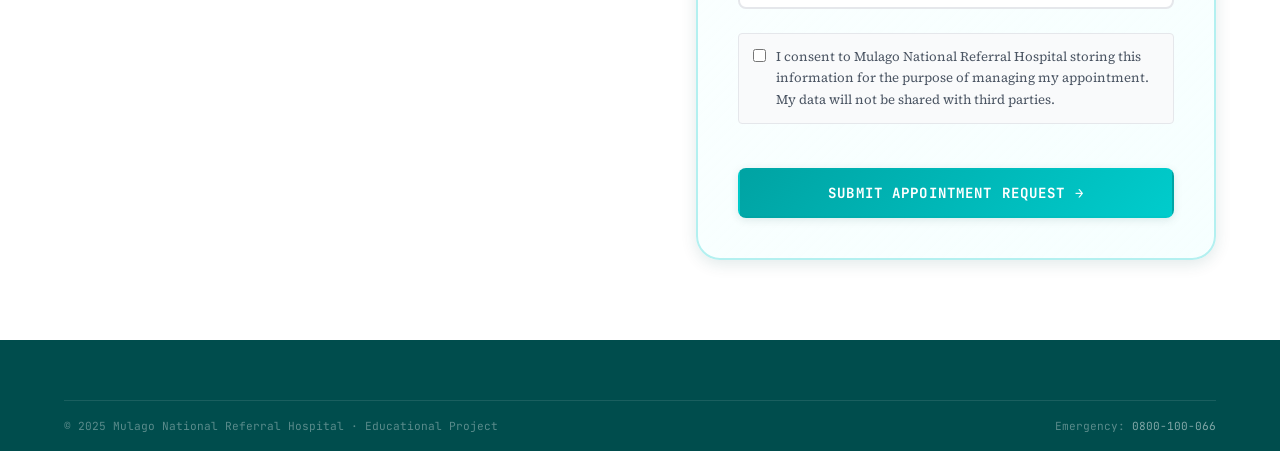
==== commit 2630b91e: "Make Gender and Preferred Date required fields - Added asterisk and required attribute to Gender fie" ====
--- a/appointment_public.html
+++ b/appointment_public.html
@@ -123,8 +123,8 @@
               <input type="tel" id="f-phone" name="phone" class="form-control" placeholder="07XXXXXXXX" required>
             </div>
             <div class="form-group">
-              <label for="f-gender">Gender</label>
-              <select id="f-gender" name="gender" class="form-control">
+              <label for="f-gender">Gender <span class="required">*</span></label>
+              <select id="f-gender" name="gender" class="form-control" required>
                 <option value="">— Select —</option>
                 <option value="M">Male</option>
                 <option value="F">Female</option>
@@ -158,8 +158,9 @@
           </div>
           <div class="form-row">
             <div class="form-group">
-              <label for="f-pref-date">Preferred Date</label>
-              <input type="date" id="f-pref-date" name="preferred_date" class="form-control">
+              <label for="f-pref-date">Preferred Date <span class="required">*</span></label>
+              <input type="date" id="f-pref-date" name="preferred_date" class="form-control" required>
+              <p class="form-hint">Date must align with walk-in hours and preferred specialist availability.</p>
             </div>
             <div class="form-group">
               <label for="f-visit-type">Visit Type</label>
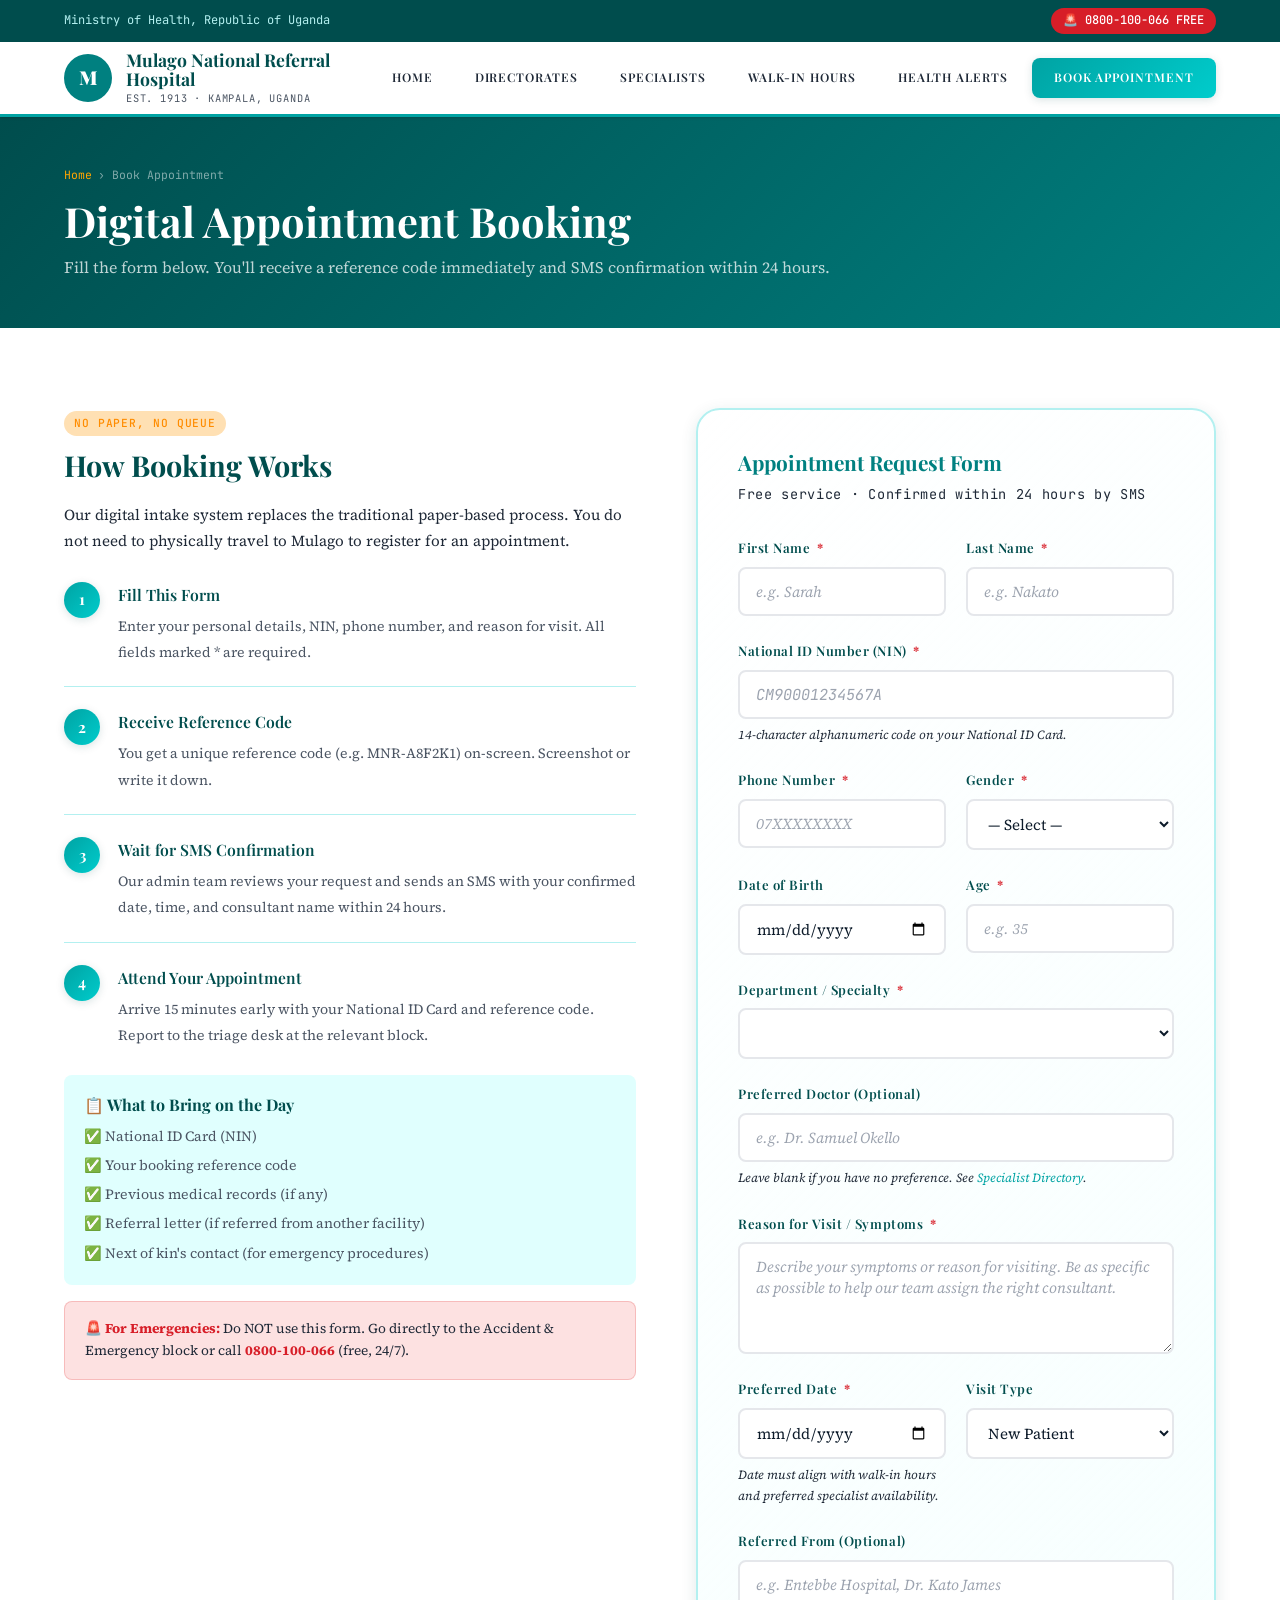
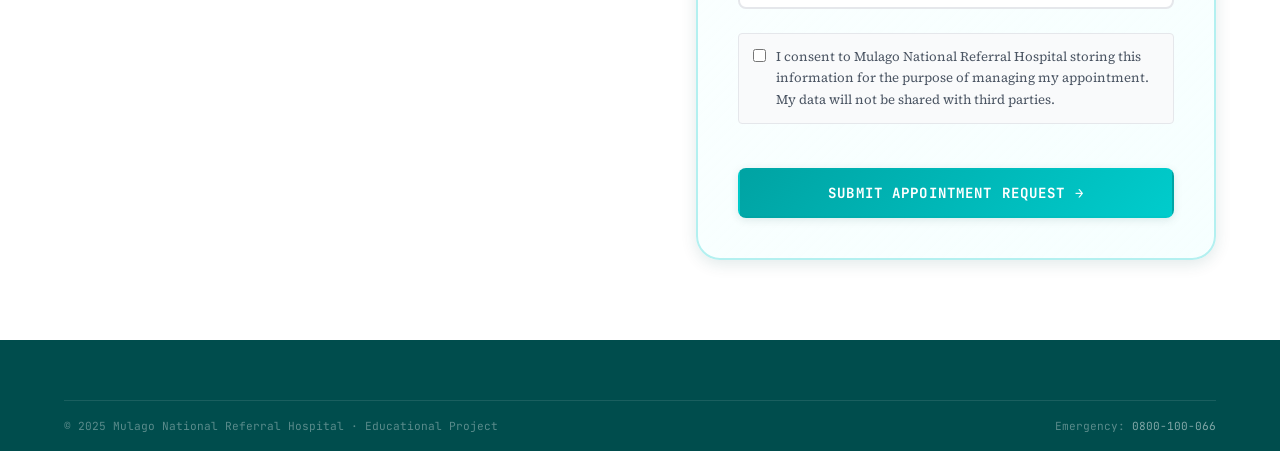
==== commit 2decc36d: "Remove placeholder option from Department dropdown - Removed '— Select Department —' option to enfor" ====
--- a/appointment_public.html
+++ b/appointment_public.html
@@ -144,7 +144,6 @@
           <div class="form-group">
             <label for="f-dept">Department / Specialty <span class="required">*</span></label>
             <select id="f-dept" name="department" class="form-control" required>
-              <option value="">— Select Department —</option>
             </select>
           </div>
           <div class="form-group">
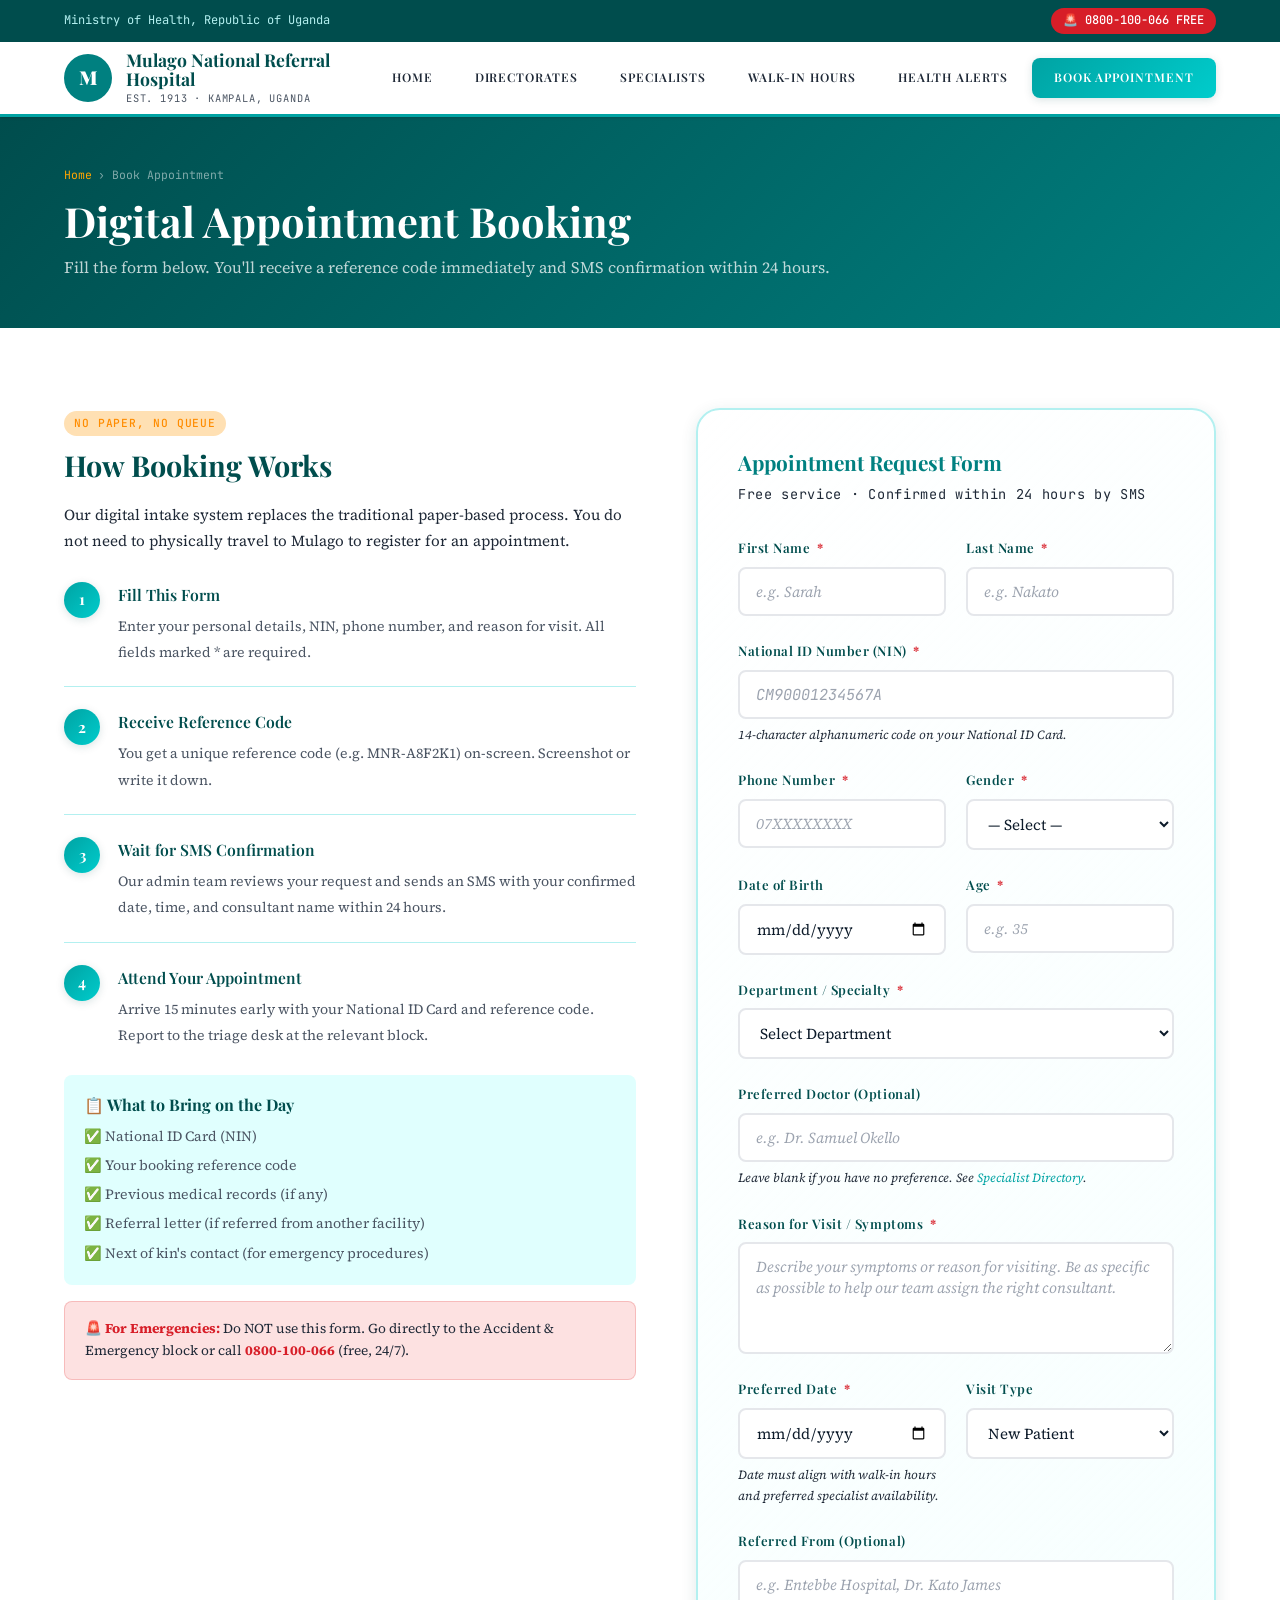
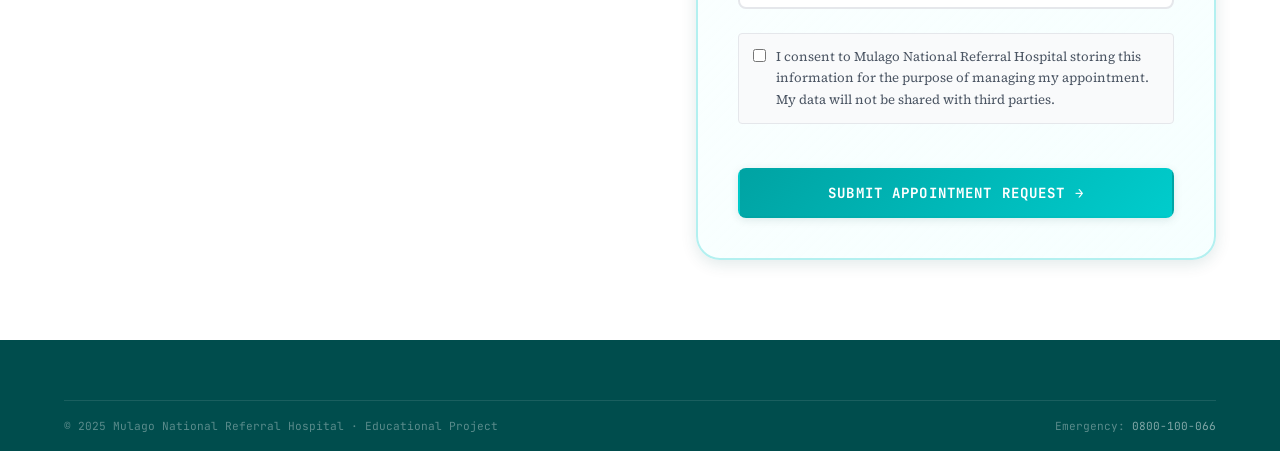
==== commit 5c0a923c: "Add proper placeholder to Department dropdown - Added 'Select Department' as a disabled placeholder " ====
--- a/appointment_public.html
+++ b/appointment_public.html
@@ -144,6 +144,7 @@
           <div class="form-group">
             <label for="f-dept">Department / Specialty <span class="required">*</span></label>
             <select id="f-dept" name="department" class="form-control" required>
+              <option value="" disabled selected>Select Department</option>
             </select>
           </div>
           <div class="form-group">
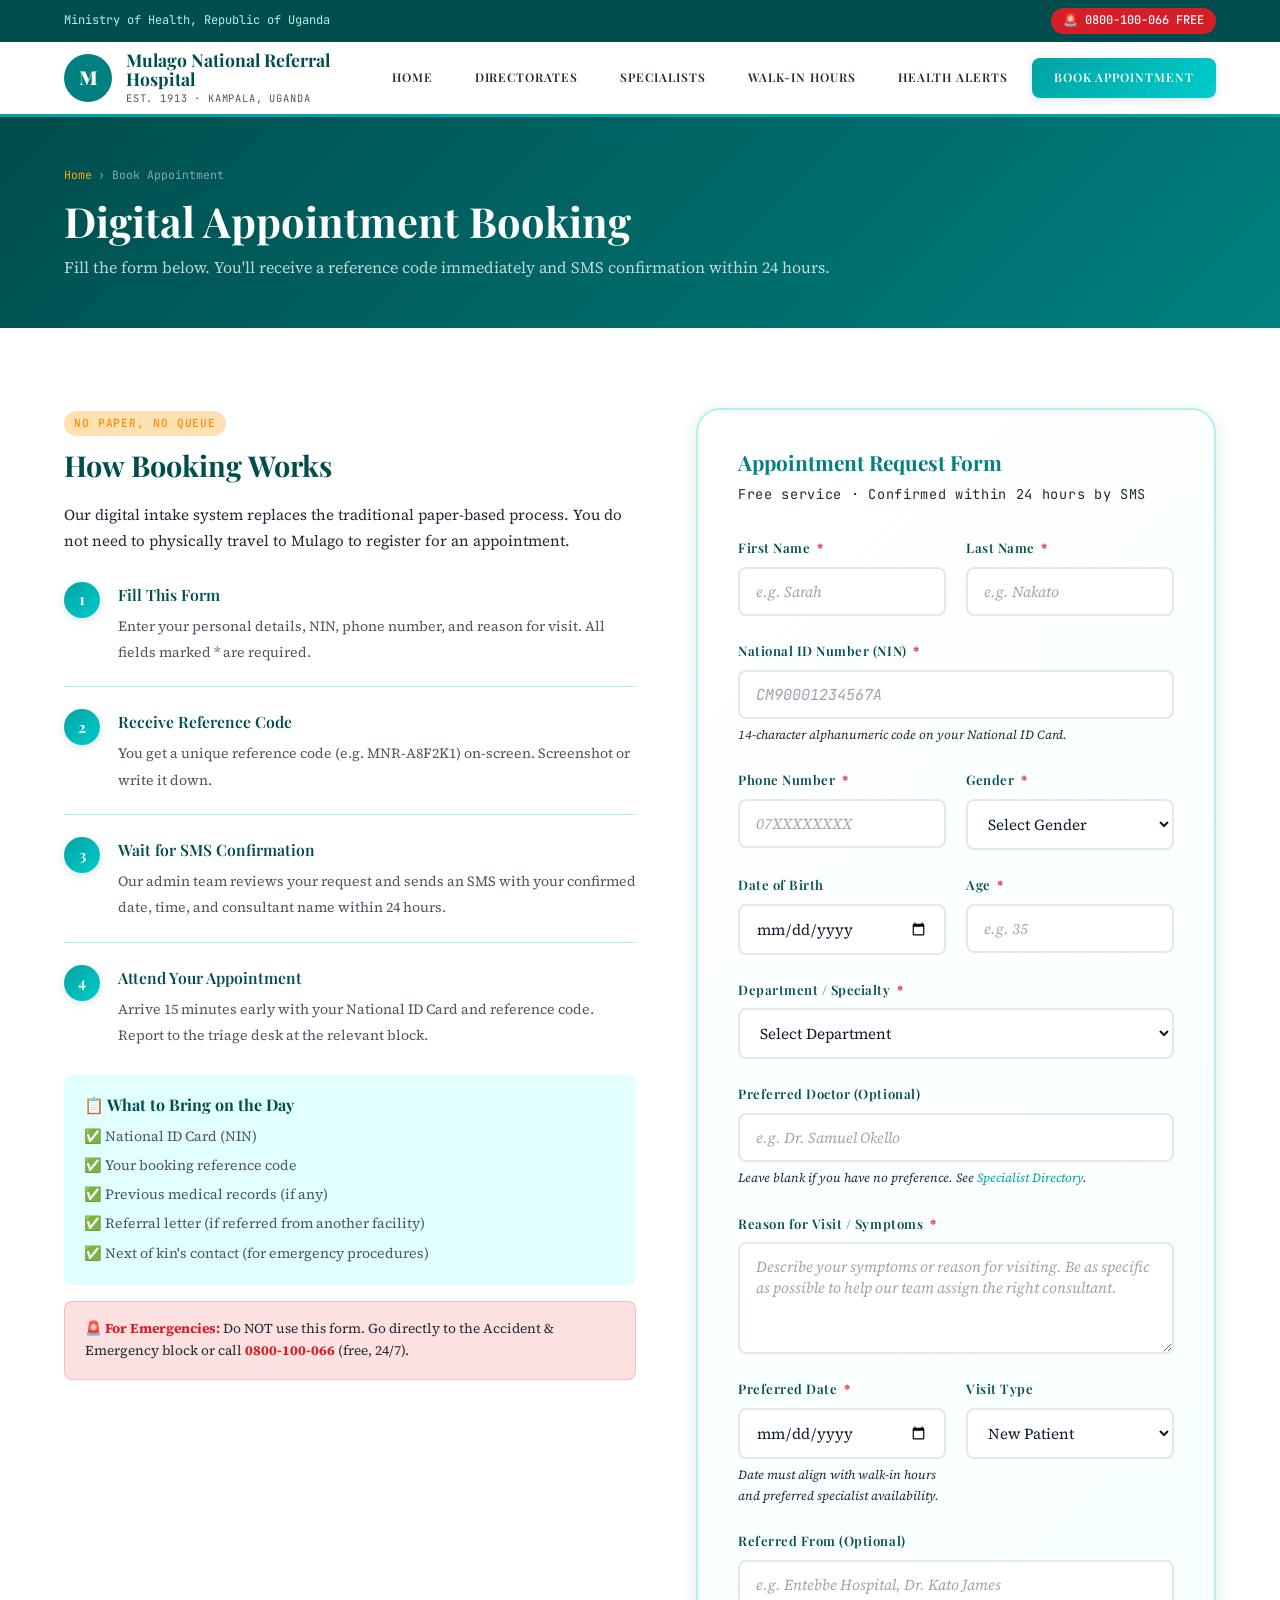
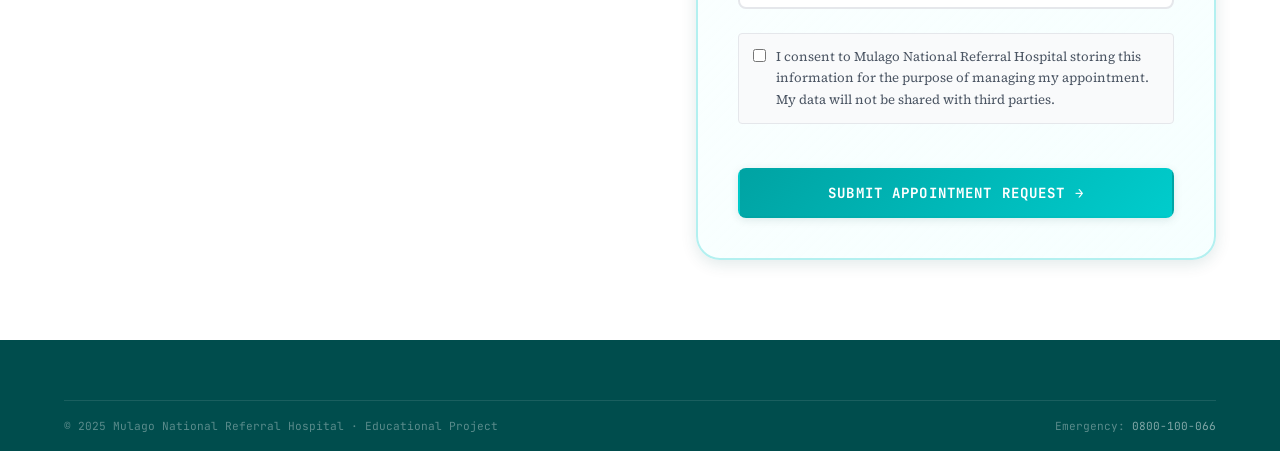
==== commit 6419ab3a: "Remove Settings functionality and refactor database seeding; connect frontend specialists to API - D" ====
--- a/appointment_public.html
+++ b/appointment_public.html
@@ -125,7 +125,7 @@
             <div class="form-group">
               <label for="f-gender">Gender <span class="required">*</span></label>
               <select id="f-gender" name="gender" class="form-control" required>
-                <option value="">— Select —</option>
+                <option value="" disabled selected>Select Gender</option>
                 <option value="M">Male</option>
                 <option value="F">Female</option>
               </select>
